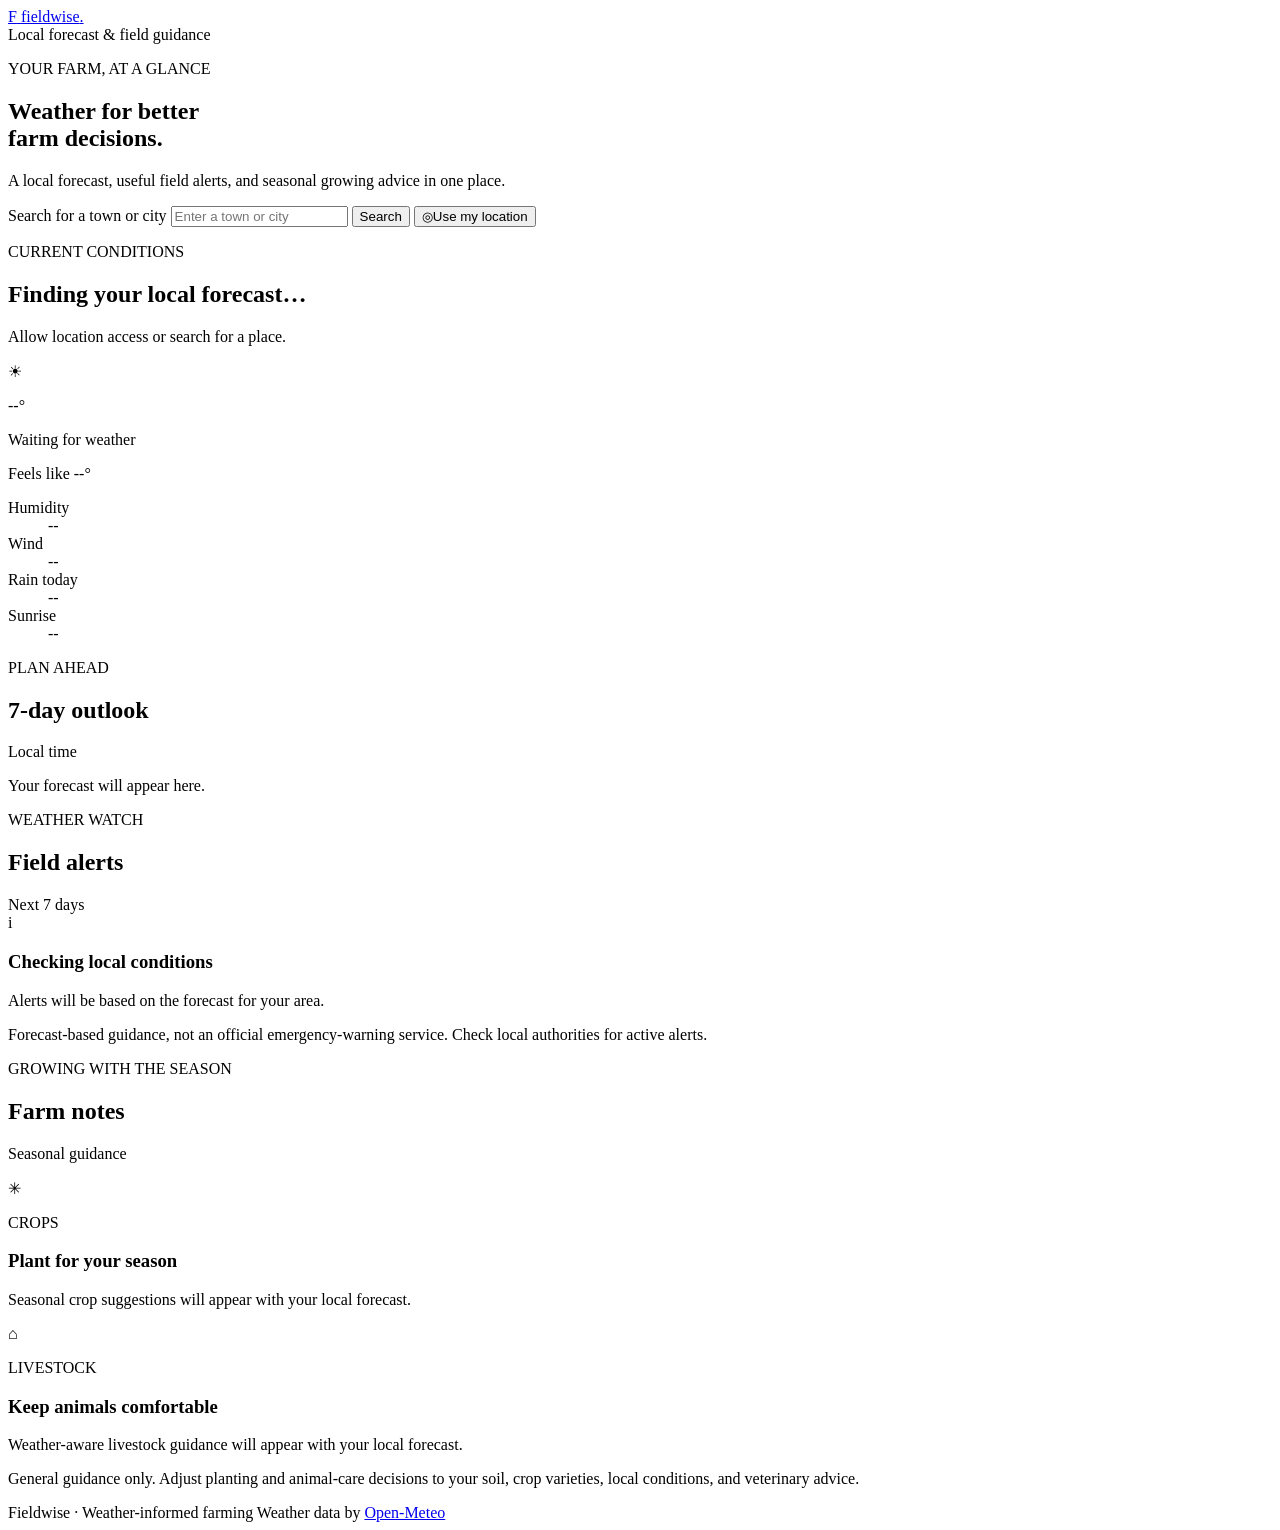
==== public/dashboard.html @ f6aaa18d "converting system to react app" ====
<!doctype html>
<html lang="en">
  <head>
    <meta charset="utf-8">
    <meta name="viewport" content="width=device-width, initial-scale=1">
    <meta name="theme-color" content="#101712">
    <meta name="description" content="Local weather, farm alerts, and practical seasonal guidance for growers and livestock keepers.">
    <title>Fieldwise | Farm weather</title>
    <link rel="stylesheet" href="css/dashboard.css">
    <script defer src="js/weather.js"></script>
  </head>
  <body>
    <header class="topbar">
      <a class="brand" href="dashboard.html" aria-label="Fieldwise home">
        <span class="brand-mark" aria-hidden="true">F</span>
        <span>fieldwise<span class="brand-dot">.</span></span>
      </a>
      <div class="topbar-note"><span class="status-dot"></span> Local forecast &amp; field guidance</div>
    </header>

    <main class="page">
      <section class="intro">
        <div>
          <p class="eyebrow" id="today-label">YOUR FARM, AT A GLANCE</p>
          <h1>Weather for better<br class="desktop-break"> farm decisions.</h1>
          <p class="intro-copy">A local forecast, useful field alerts, and seasonal growing advice in one place.</p>
        </div>
        <form class="location-form" id="location-form" role="search">
          <label class="sr-only" for="place-search">Search for a town or city</label>
          <input id="place-search" type="search" placeholder="Enter a town or city" autocomplete="off" required>
          <button class="button button-primary" type="submit">Search</button>
          <button class="button button-secondary" id="locate-button" type="button" aria-label="Use my current location">
            <span aria-hidden="true">◎</span><span class="locate-label">Use my location</span>
          </button>
        </form>
      </section>

      <p class="message" id="app-message" role="status" aria-live="polite"></p>

      <section class="weather-layout" aria-label="Local weather">
        <article class="card current-card">
          <div class="current-heading">
            <div>
              <p class="eyebrow">CURRENT CONDITIONS</p>
              <h2 id="location-name">Finding your local forecast…</h2>
              <p class="muted" id="updated-at">Allow location access or search for a place.</p>
            </div>
            <span class="weather-symbol" id="current-symbol" aria-hidden="true">☀</span>
          </div>
          <div class="temperature-row">
            <p class="temperature" id="current-temperature">--<span>°</span></p>
            <div>
              <p class="condition" id="current-condition">Waiting for weather</p>
              <p class="muted" id="feels-like">Feels like --°</p>
            </div>
          </div>
          <dl class="weather-stats">
            <div><dt>Humidity</dt><dd id="humidity">--</dd></div>
            <div><dt>Wind</dt><dd id="wind">--</dd></div>
            <div><dt>Rain today</dt><dd id="rain-today">--</dd></div>
            <div><dt>Sunrise</dt><dd id="sunrise">--</dd></div>
          </dl>
        </article>

        <article class="card outlook-card">
          <div class="section-heading">
            <div>
              <p class="eyebrow">PLAN AHEAD</p>
              <h2>7-day outlook</h2>
            </div>
            <span class="muted small">Local time</span>
          </div>
          <div class="forecast-list" id="forecast-list" aria-live="polite">
            <p class="empty-state">Your forecast will appear here.</p>
          </div>
        </article>
      </section>

      <section class="section-block" aria-labelledby="alerts-heading">
        <div class="section-heading">
          <div>
            <p class="eyebrow">WEATHER WATCH</p>
            <h2 id="alerts-heading">Field alerts</h2>
          </div>
          <span class="muted small">Next 7 days</span>
        </div>
        <div class="alerts-list" id="alerts-list" aria-live="polite">
          <article class="alert-card alert-neutral">
            <span class="alert-icon" aria-hidden="true">i</span>
            <div><h3>Checking local conditions</h3><p>Alerts will be based on the forecast for your area.</p></div>
          </article>
        </div>
        <p class="disclaimer">Forecast-based guidance, not an official emergency-warning service. Check local authorities for active alerts.</p>
      </section>

      <section class="section-block advice-section" aria-labelledby="advice-heading">
        <div class="section-heading advice-title">
          <div>
            <p class="eyebrow">GROWING WITH THE SEASON</p>
            <h2 id="advice-heading">Farm notes</h2>
          </div>
          <p class="muted advice-season" id="season-label">Seasonal guidance</p>
        </div>
        <div class="advice-grid">
          <article class="card advice-card">
            <span class="advice-icon" aria-hidden="true">✳</span>
            <div><p class="eyebrow">CROPS</p><h3 id="crop-title">Plant for your season</h3><p id="crop-advice">Seasonal crop suggestions will appear with your local forecast.</p></div>
          </article>
          <article class="card advice-card">
            <span class="advice-icon" aria-hidden="true">⌂</span>
            <div><p class="eyebrow">LIVESTOCK</p><h3 id="livestock-title">Keep animals comfortable</h3><p id="livestock-advice">Weather-aware livestock guidance will appear with your local forecast.</p></div>
          </article>
        </div>
        <p class="disclaimer">General guidance only. Adjust planting and animal-care decisions to your soil, crop varieties, local conditions, and veterinary advice.</p>
      </section>

      <footer class="footer">
        <span>Fieldwise · Weather-informed farming</span>
        <span>Weather data by <a href="https://open-meteo.com/" target="_blank" rel="noreferrer">Open-Meteo</a></span>
      </footer>
    </main>
  </body>
</html>
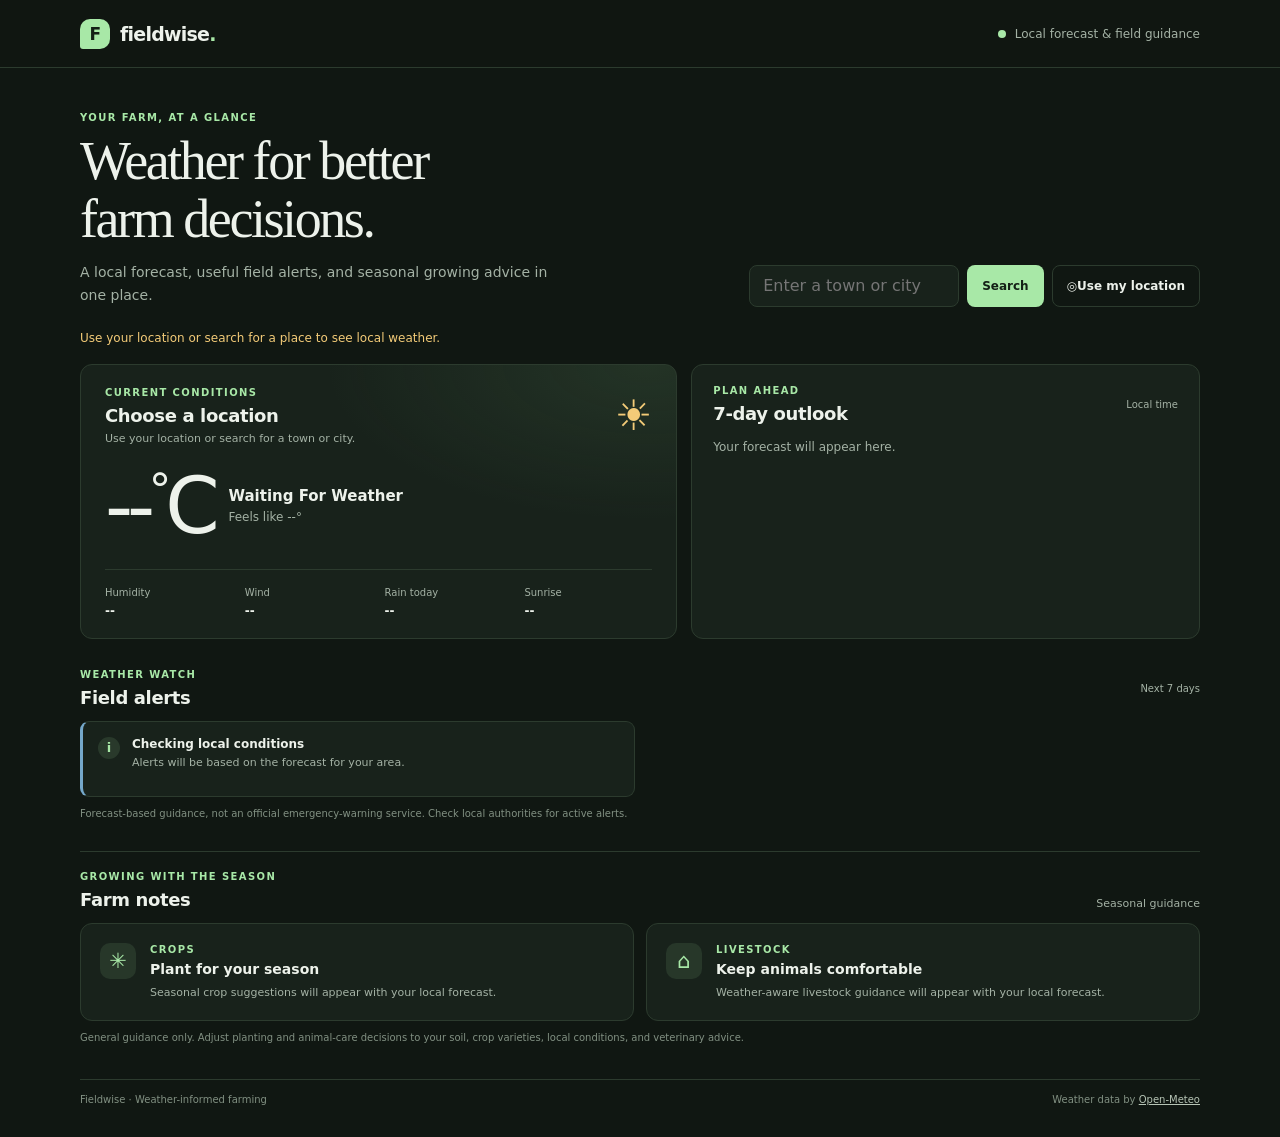
==== commit e96e6497: "updated dashboard and weather logic" ====
--- a/public/dashboard.html
+++ b/public/dashboard.html
@@ -42,13 +42,13 @@
           <div class="current-heading">
             <div>
               <p class="eyebrow">CURRENT CONDITIONS</p>
-              <h2 id="location-name">Finding your local forecast…</h2>
-              <p class="muted" id="updated-at">Allow location access or search for a place.</p>
+              <h2 id="location-name">Choose a location</h2>
+              <p class="muted" id="updated-at">Use your location or search for a town or city.</p>
             </div>
             <span class="weather-symbol" id="current-symbol" aria-hidden="true">☀</span>
           </div>
           <div class="temperature-row">
-            <p class="temperature" id="current-temperature">--<span>°</span></p>
+            <p class="temperature" id="current-temperature">--<span>°</span>C</p>
             <div>
               <p class="condition" id="current-condition">Waiting for weather</p>
               <p class="muted" id="feels-like">Feels like --°</p>
--- a/public/css/dashboard.css
+++ b/public/css/dashboard.css
@@ -0,0 +1,129 @@
+:root {
+  color-scheme: dark;
+  font-family: Inter, ui-sans-serif, system-ui, -apple-system, BlinkMacSystemFont, "Segoe UI", sans-serif;
+  color: #edf2eb;
+  background: #101712;
+  font-synthesis: none;
+  text-rendering: optimizeLegibility;
+  --surface: #18221b;
+  --surface-raised: #1d2a20;
+  --border: #2c3b2e;
+  --muted: #a4b2a5;
+  --green: #a8e8a7;
+  --amber: #f3cb78;
+  --red: #ffaaa0;
+}
+
+* { box-sizing: border-box; }
+body { margin: 0; min-width: 320px; min-height: 100vh; }
+button, input { font: inherit; }
+a { color: inherit; }
+
+.topbar {
+  min-height: 68px;
+  padding: 0 max(24px, calc((100vw - 1120px) / 2));
+  display: flex;
+  align-items: center;
+  justify-content: space-between;
+  border-bottom: 1px solid var(--border);
+  background: rgba(16, 23, 18, .94);
+}
+.brand { display: inline-flex; align-items: center; gap: 10px; text-decoration: none; font-weight: 750; letter-spacing: -.04em; font-size: 19px; }
+.brand-mark { width: 30px; height: 30px; display: grid; place-items: center; border-radius: 10px 10px 10px 3px; background: var(--green); color: #142016; font-size: 17px; }
+.brand-dot { color: var(--green); }
+.topbar-note { display: flex; align-items: center; gap: 9px; color: var(--muted); font-size: 12px; }
+.status-dot { width: 8px; height: 8px; border-radius: 50%; background: var(--green); }
+.page { width: min(1120px, calc(100% - 48px)); margin: 0 auto; padding: 44px 0 32px; }
+.intro { display: flex; align-items: end; justify-content: space-between; gap: 28px; margin-bottom: 24px; }
+.eyebrow { margin: 0 0 9px; color: var(--green); font-size: 10px; font-weight: 750; letter-spacing: .14em; }
+h1, h2, h3, p { margin-top: 0; }
+h1 { margin-bottom: 12px; font-family: Georgia, "Times New Roman", serif; font-size: clamp(36px, 5vw, 54px); font-weight: 500; letter-spacing: -.045em; line-height: 1.08; }
+.intro-copy { max-width: 490px; margin-bottom: 0; color: var(--muted); font-size: 14px; line-height: 1.65; }
+.location-form { display: flex; flex-wrap: wrap; gap: 8px; justify-content: end; min-width: min(100%, 455px); }
+.location-form input { width: 210px; min-height: 42px; padding: 0 13px; border: 1px solid var(--border); border-radius: 8px; outline: 0; color: #edf2eb; background: var(--surface); }
+.location-form input:focus { border-color: var(--green); box-shadow: 0 0 0 3px rgba(168, 232, 167, .12); }
+.button { min-height: 42px; padding: 0 14px; border: 1px solid transparent; border-radius: 8px; cursor: pointer; font-size: 12px; font-weight: 700; transition: background .15s, border-color .15s; }
+.button:disabled { opacity: .6; cursor: wait; }
+.button-primary { background: var(--green); color: #142016; }
+.button-primary:hover { background: #c1f1bf; }
+.button-secondary { border-color: var(--border); background: transparent; color: #edf2eb; }
+.button-secondary:hover { border-color: #667968; background: var(--surface); }
+.message { min-height: 20px; margin: 0 0 13px; color: var(--amber); font-size: 12px; }
+.message:empty { min-height: 0; margin-bottom: 16px; }
+.message.error { color: var(--red); }
+.weather-layout { display: grid; grid-template-columns: 1.08fr .92fr; gap: 14px; }
+.card { border: 1px solid var(--border); border-radius: 12px; background: var(--surface); }
+.current-card { padding: 22px 24px 20px; background: radial-gradient(ellipse at 95% 0%, rgba(84, 125, 84, .19), transparent 40%), var(--surface); }
+.current-heading, .section-heading { display: flex; align-items: center; justify-content: space-between; gap: 16px; }
+.current-heading h2, .section-heading h2 { margin: 0; font-size: 18px; font-weight: 650; letter-spacing: -.02em; }
+.current-heading .eyebrow, .section-heading .eyebrow { margin-bottom: 7px; }
+.muted { color: var(--muted); }
+.current-heading .muted { margin: 6px 0 0; font-size: 11px; }
+.weather-symbol { color: var(--amber); font-size: 42px; line-height: 1; }
+.temperature-row { display: flex; align-items: center; gap: 15px; margin: 22px 0 24px; }
+.temperature { margin: 0; font-size: clamp(62px, 8vw, 78px); font-weight: 500; letter-spacing: -.08em; line-height: 1; }
+.temperature span { font-size: .58em; vertical-align: top; }
+.condition { margin: 0 0 5px; font-size: 15px; font-weight: 650; text-transform: capitalize; }
+.temperature-row .muted { margin: 0; font-size: 12px; }
+.weather-stats { display: grid; grid-template-columns: repeat(4, 1fr); gap: 12px; margin: 0; padding-top: 17px; border-top: 1px solid var(--border); }
+.weather-stats dt { margin-bottom: 6px; color: var(--muted); font-size: 10px; }
+.weather-stats dd { margin: 0; font-size: 12px; font-weight: 650; }
+.outlook-card { padding: 20px 21px 12px; }
+.section-heading { margin-bottom: 16px; }
+.small { font-size: 10px; }
+.forecast-list { display: flex; flex-direction: column; }
+.forecast-row { display: grid; grid-template-columns: 1.1fr .8fr .9fr 1fr; align-items: center; gap: 8px; min-height: 40px; border-top: 1px solid rgba(164, 178, 165, .12); font-size: 11px; }
+.forecast-day { color: #edf2eb; font-weight: 650; }
+.forecast-condition { overflow: hidden; color: var(--muted); text-overflow: ellipsis; white-space: nowrap; text-transform: capitalize; }
+.forecast-symbol { margin-right: 5px; color: var(--amber); }
+.forecast-temp { text-align: right; white-space: nowrap; }
+.forecast-rain { color: #a8cae8; text-align: right; white-space: nowrap; }
+.empty-state { color: var(--muted); font-size: 12px; }
+.section-block { margin-top: 30px; }
+.section-block > .section-heading { margin-bottom: 13px; }
+.alerts-list { display: grid; grid-template-columns: repeat(2, 1fr); gap: 10px; }
+.alert-card { display: flex; align-items: flex-start; gap: 12px; min-height: 76px; padding: 15px; border: 1px solid var(--border); border-left: 3px solid #6f9c73; border-radius: 9px; background: var(--surface); }
+.alert-warning { border-left-color: var(--amber); }
+.alert-danger { border-left-color: var(--red); }
+.alert-neutral { border-left-color: #75a8ca; }
+.alert-icon { flex: 0 0 22px; display: grid; width: 22px; height: 22px; place-items: center; border-radius: 50%; background: rgba(168, 232, 167, .12); color: var(--green); font-size: 13px; font-weight: 800; }
+.alert-warning .alert-icon { background: rgba(243, 203, 120, .12); color: var(--amber); }
+.alert-danger .alert-icon { background: rgba(255, 170, 160, .12); color: var(--red); }
+.alert-card h3 { margin: 0 0 4px; font-size: 12px; font-weight: 700; }
+.alert-card p { margin: 0; color: var(--muted); font-size: 11px; line-height: 1.5; }
+.disclaimer { margin: 9px 0 0; color: #819082; font-size: 10px; line-height: 1.5; }
+.advice-section { padding-top: 19px; border-top: 1px solid var(--border); }
+.advice-title { align-items: end; }
+.advice-title .advice-season { margin: 0; font-size: 11px; }
+.advice-grid { display: grid; grid-template-columns: repeat(2, 1fr); gap: 12px; }
+.advice-card { display: flex; gap: 14px; padding: 19px; }
+.advice-icon { flex: 0 0 36px; display: grid; width: 36px; height: 36px; place-items: center; border-radius: 10px; background: rgba(168, 232, 167, .1); color: var(--green); font-size: 21px; }
+.advice-card .eyebrow { margin: 1px 0 6px; }
+.advice-card h3 { margin: 0 0 7px; font-size: 14px; }
+.advice-card p:last-child { margin: 0; color: var(--muted); font-size: 11px; line-height: 1.6; }
+.footer { display: flex; justify-content: space-between; gap: 12px; margin-top: 34px; padding-top: 14px; border-top: 1px solid var(--border); color: #819082; font-size: 10px; }
+.footer a { color: #b6c4b5; }
+.sr-only { position: absolute; width: 1px; height: 1px; padding: 0; margin: -1px; overflow: hidden; clip: rect(0, 0, 0, 0); white-space: nowrap; border: 0; }
+
+@media (max-width: 760px) {
+  .topbar { padding: 0 20px; }
+  .page { width: min(100% - 32px, 540px); padding-top: 30px; }
+  .intro { align-items: stretch; flex-direction: column; gap: 20px; }
+  .location-form { justify-content: start; min-width: 0; }
+  .location-form input { flex: 1; width: 100%; }
+  .weather-layout { grid-template-columns: 1fr; }
+  .alerts-list { grid-template-columns: 1fr; }
+  .weather-stats { gap: 8px; }
+}
+@media (max-width: 440px) {
+  .topbar-note { font-size: 0; }
+  .topbar-note .status-dot { width: 9px; height: 9px; }
+  .desktop-break { display: none; }
+  .location-form { display: grid; grid-template-columns: 1fr auto; }
+  .location-form input { grid-column: 1 / -1; }
+  .button-secondary { grid-column: 1 / -1; }
+  .forecast-row { grid-template-columns: .95fr .8fr .8fr .8fr; font-size: 10px; }
+  .forecast-condition { font-size: 10px; }
+  .advice-grid { grid-template-columns: 1fr; }
+  .footer { flex-direction: column; }
+}
